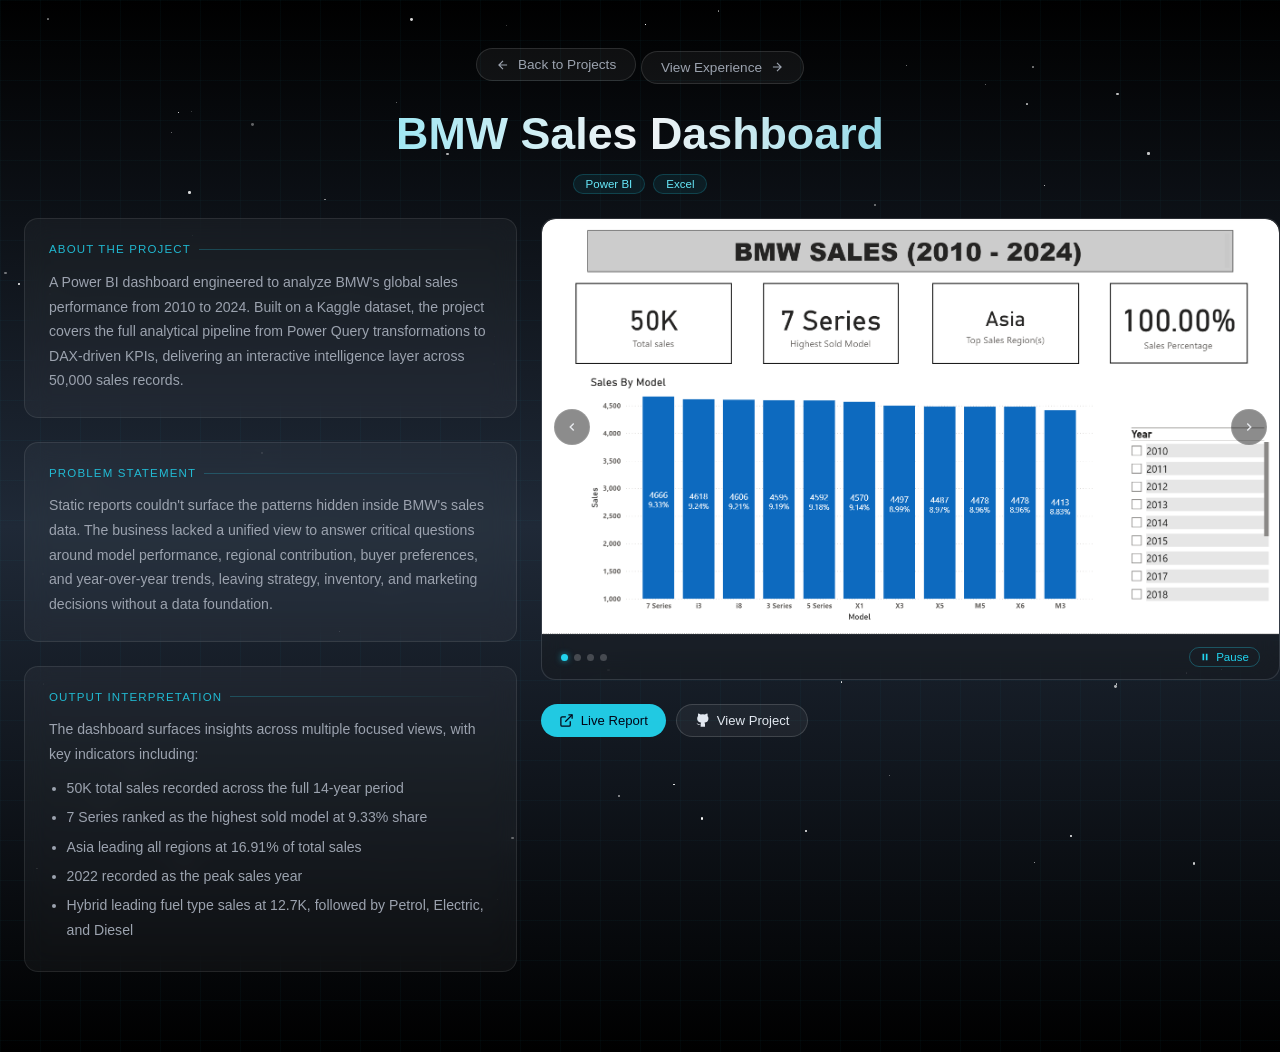
==== BMW-Sales-project.html @ 6892a199 "Add files via upload" ====
<!DOCTYPE html>
<html lang="en">
<head>
    <meta charset="UTF-8">
    <meta name="viewport" content="width=device-width, initial-scale=1.0">
    <title>Project Detail — Interstellar Portfolio</title>
    <link rel="stylesheet" href="index1_style.css">
    <style>
        /* ── Grid/graph paper background override ── */
        body {
            background:
                linear-gradient(rgba(34, 211, 238, 0.03) 1px, transparent 1px),
                linear-gradient(90deg, rgba(34, 211, 238, 0.03) 1px, transparent 1px),
                linear-gradient(to bottom, #000000, #1f2937, #000000);
            background-size: 40px 40px, 40px 40px, 100% 100%;
        }

        /* ── Page Header ── */
        .project-detail-header {
            text-align: center;
            padding: 3rem 1.5rem 1.5rem;
            position: relative;
            z-index: 10;
        }

        .back-btn {
            display: inline-flex;
            align-items: center;
            gap: 8px;
            padding: 0.5rem 1.2rem;
            border-radius: 999px;
            background: rgba(255,255,255,0.05);
            border: 1px solid rgba(255,255,255,0.12);
            color: #9ca3af;
            text-decoration: none;
            font-size: 0.85rem;
            transition: all 0.25s ease;
            margin-bottom: 1.5rem;
        }

        .back-btn:hover {
            background: rgba(255,255,255,0.1);
            color: #e5e7eb;
            transform: translateX(-3px);
        }

        .project-detail-title {
            font-size: clamp(1.8rem, 3.5vw, 2.8rem);
            font-weight: bold;
            background: linear-gradient(to right, #22d3ee, #f3f4f6, #06b6d4);
            -webkit-background-clip: text;
            -webkit-text-fill-color: transparent;
            background-clip: text;
            margin-bottom: 0.4rem;
        }

        .project-detail-tag {
            display: inline-flex;
            gap: 8px;
            flex-wrap: wrap;
            justify-content: center;
            margin-top: 0.6rem;
        }

        .detail-tag {
            font-size: 0.72rem;
            padding: 3px 12px;
            border-radius: 999px;
            background: rgba(34, 211, 238, 0.08);
            border: 1px solid rgba(34, 211, 238, 0.2);
            color: #67e8f9;
        }

        /* ── Main two-column layout ── */
        .project-detail-body {
            display: grid;
            grid-template-columns: 40% 60%;
            gap: 1.5rem;
            max-width: 1300px;
            margin: 0 auto;
            padding: 0 1.5rem 5rem;
            position: relative;
            z-index: 10;
        }

        /* ── Shared box style ── */
        .detail-box {
            backdrop-filter: blur(12px);
            background: rgba(255, 255, 255, 0.04);
            border-radius: 14px;
            border: 1px solid rgba(255, 255, 255, 0.09);
            padding: 1.5rem;
            transition: border-color 0.3s ease;
        }

        .detail-box:hover {
            border-color: rgba(34, 211, 238, 0.2);
        }

        .detail-box-title {
            font-size: 0.72rem;
            letter-spacing: 0.1em;
            text-transform: uppercase;
            color: rgba(34, 211, 238, 0.85);
            margin-bottom: 0.9rem;
            display: flex;
            align-items: center;
            gap: 8px;
        }

        .detail-box-title::after {
            content: '';
            flex: 1;
            height: 1px;
            background: linear-gradient(to right, rgba(34, 211, 238, 0.25), transparent);
        }

        .detail-box p,
        .detail-box li {
            color: #9ca3af;
            font-size: 0.88rem;
            line-height: 1.75;
        }

        .detail-box ul {
            padding-left: 1.1rem;
            margin: 0;
        }

        .detail-box li {
            margin-bottom: 0.3rem;
        }

        /* ── Left column stacking ── */
        .left-col {
            display: flex;
            flex-direction: column;
            gap: 1.5rem;
        }

        /* ── Right column stacking ── */
        .right-col {
            display: flex;
            flex-direction: column;
            gap: 1.5rem;
        }

        /* ════════════════════════════
           SLIDESHOW
        ════════════════════════════ */
        .slideshow-box {
            padding: 0;
            overflow: hidden;
        }

        .slideshow-wrapper {
            position: relative;
            width: 100%;
            aspect-ratio: 16/9;
            background: rgba(0,0,0,0.4);
            border-radius: 14px 14px 0 0;
            overflow: hidden;
        }

        .slide {
            position: absolute;
            inset: 0;
            opacity: 0;
            transition: opacity 0.7s ease;
            display: flex;
            align-items: center;
            justify-content: center;
        }

        .slide.active {
            opacity: 1;
        }

        .slide img {
            width: 100%;
            height: 100%;
            object-fit: cover;
        }

        /* Placeholder slide (remove when you add real images) */
        .slide-placeholder {
            width: 100%;
            height: 100%;
            display: flex;
            flex-direction: column;
            align-items: center;
            justify-content: center;
            gap: 12px;
            color: #4b5563;
            font-size: 0.85rem;
        }

        .slide-placeholder span {
            font-size: 2.5rem;
        }

        .slide-placeholder.c1 { background: linear-gradient(135deg, rgba(8,145,178,0.15), rgba(6,182,212,0.05)); }
        .slide-placeholder.c2 { background: linear-gradient(135deg, rgba(99,102,241,0.15), rgba(139,92,246,0.05)); }
        .slide-placeholder.c3 { background: linear-gradient(135deg, rgba(16,185,129,0.15), rgba(6,182,212,0.05)); }

        /* Prev / Next arrows */
        .slide-arrow {
            position: absolute;
            top: 50%;
            transform: translateY(-50%);
            background: rgba(0,0,0,0.45);
            border: 1px solid rgba(255,255,255,0.1);
            color: #e5e7eb;
            width: 36px;
            height: 36px;
            border-radius: 50%;
            display: flex;
            align-items: center;
            justify-content: center;
            cursor: pointer;
            z-index: 5;
            transition: all 0.2s ease;
        }

        .slide-arrow:hover {
            background: rgba(34, 211, 238, 0.2);
            border-color: rgba(34, 211, 238, 0.4);
        }

        .slide-arrow.prev { left: 12px; }
        .slide-arrow.next { right: 12px; }

        /* Slideshow footer: dots + autoplay toggle */
        .slideshow-footer {
            display: flex;
            align-items: center;
            justify-content: space-between;
            padding: 0.75rem 1.2rem;
            background: rgba(0,0,0,0.25);
            border-radius: 0 0 14px 14px;
            border-top: 1px solid rgba(255,255,255,0.06);
        }

        .slide-dots {
            display: flex;
            gap: 6px;
        }

        .dot {
            width: 7px;
            height: 7px;
            border-radius: 50%;
            background: rgba(255,255,255,0.2);
            cursor: pointer;
            transition: all 0.25s ease;
        }

        .dot.active {
            background: #22d3ee;
            box-shadow: 0 0 6px rgba(34, 211, 238, 0.6);
        }

        .autoplay-btn {
            display: flex;
            align-items: center;
            gap: 6px;
            font-size: 0.72rem;
            color: #6b7280;
            cursor: pointer;
            background: none;
            border: 1px solid rgba(255,255,255,0.1);
            border-radius: 999px;
            padding: 3px 10px;
            transition: all 0.2s ease;
        }

        .autoplay-btn:hover {
            color: #22d3ee;
            border-color: rgba(34, 211, 238, 0.3);
        }

        .autoplay-btn.playing {
            color: #22d3ee;
            border-color: rgba(34, 211, 238, 0.3);
        }

        /* ── Dataset details table style ── */
        .dataset-grid {
            display: grid;
            grid-template-columns: 1fr 1fr;
            gap: 0.75rem;
            margin-top: 0.25rem;
        }

        .dataset-item {
            background: rgba(34, 211, 238, 0.04);
            border: 1px solid rgba(34, 211, 238, 0.1);
            border-radius: 8px;
            padding: 0.6rem 0.9rem;
        }

        .dataset-label {
            font-size: 0.68rem;
            color: #6b7280;
            text-transform: uppercase;
            letter-spacing: 0.06em;
            margin-bottom: 3px;
        }

        .dataset-value {
            font-size: 0.88rem;
            color: #e2e8f0;
            font-weight: 500;
        }

        /* ── Results ── */
        .results-list {
            display: flex;
            flex-direction: column;
            gap: 0.6rem;
            margin-top: 0.25rem;
        }

        .result-item {
            display: flex;
            align-items: flex-start;
            gap: 10px;
            padding: 0.6rem 0.9rem;
            background: rgba(34, 211, 238, 0.04);
            border-left: 2px solid rgba(34, 211, 238, 0.4);
            border-radius: 0 8px 8px 0;
        }

        .result-item p {
            margin: 0;
            font-size: 0.86rem;
            color: #9ca3af;
        }

        .result-badge {
            font-size: 0.7rem;
            padding: 2px 8px;
            border-radius: 999px;
            background: rgba(34, 211, 238, 0.1);
            color: #22d3ee;
            white-space: nowrap;
            flex-shrink: 0;
            margin-top: 2px;
        }

        /* ── Responsive ── */
        @media (max-width: 900px) {
            .project-detail-body {
                grid-template-columns: 1fr;
            }
            .dataset-grid {
                grid-template-columns: 1fr 1fr;
            }
        }

        @media (max-width: 500px) {
            .dataset-grid {
                grid-template-columns: 1fr;
            }
        }
        .slideshow-btns {
    display: flex;
    gap: 10px;
}

.slideshow-btn {
    display: inline-flex;
    align-items: center;
    gap: 7px;
    padding: 8px 18px;
    border-radius: 999px;
    font-size: 0.82rem;
    font-weight: 500;
    text-decoration: none;
    transition: all 0.25s ease;
    cursor: pointer;
}

.slideshow-btn.primary {
    background: rgba(34, 211, 238, 0.95);
    color: #020617;
}

.slideshow-btn.primary:hover {
    box-shadow: 0 0 22px rgba(34, 211, 238, 0.35);
    transform: translateY(-2px);
}

.slideshow-btn.secondary {
    background: rgba(255,255,255,0.05);
    border: 1px solid rgba(255,255,255,0.15);
    color: #e2e8f0;
}

.slideshow-btn.secondary:hover {
    background: rgba(255,255,255,0.1);
    transform: translateY(-2px);
}
    </style>
</head>
<body>
    <!-- Starfield -->
    <div class="starfield" id="starfield"></div>

    <!-- Orbital Rings removed for cleaner feel with grid bg -->

    <!-- Page Header -->
    <div class="project-detail-header">
        <div>
            <a href="projects.html" class="back-btn">
                <svg width="14" height="14" fill="none" stroke="currentColor" stroke-width="2" viewBox="0 0 24 24">
                    <path d="M19 12H5M12 5l-7 7 7 7"/>
                </svg>
                Back to Projects
            </a>
            <a href="experience.html" class="back-btn">
    View Experience
    <svg width="14" height="14" fill="none" stroke="currentColor" stroke-width="2" viewBox="0 0 24 24">
        <path d="M5 12h14M12 5l7 7-7 7"/>
    </svg>
</a>
        </div>
       
        <h1 class="project-detail-title">BMW Sales Dashboard</h1>
        <div class="project-detail-tag">
            <span class="detail-tag">Power BI</span>
            <span class="detail-tag">Excel</span>

        </div>
    </div>

    <!-- Two-column body -->
    <div class="project-detail-body">

        <!-- ═══ LEFT COLUMN (40%) ═══ -->
        <div class="left-col">

            <!-- About the Project -->
            <div class="detail-box">
                <div class="detail-box-title">About the Project</div>
                <p>A Power BI dashboard engineered to analyze BMW's global sales performance from 2010 to 2024. Built on a Kaggle dataset,
                   the project covers the full analytical pipeline from Power Query transformations to DAX-driven KPIs, delivering an interactive intelligence layer across 50,000 sales records.</p>
            </div>

            <!-- Problem Statement -->
            <div class="detail-box">
                <div class="detail-box-title">Problem Statement</div>
                <p>Static reports couldn't surface the patterns hidden inside BMW's sales data. The business lacked a unified view to answer critical questions around model performance, regional contribution,
                   buyer preferences, and year-over-year trends, leaving strategy, inventory, and marketing decisions without a data foundation.</p>
            </div>

            <!-- Output Interpretation -->
            <div class="detail-box">
                <div class="detail-box-title">Output Interpretation</div>
                <p>The dashboard surfaces insights across multiple focused views, with key indicators including:
</p>
                <ul style="margin-top: 0.6rem;">
                    <li>50K total sales recorded across the full 14-year period</li>
                    <li>7 Series ranked as the highest sold model at 9.33% share</li>
                    <li>Asia leading all regions at 16.91% of total sales</li>
                    <li>2022 recorded as the peak sales year</li>
                    <li>Hybrid leading fuel type sales at 12.7K, followed by Petrol, Electric, and Diesel</li>

                </ul>
            </div>

        </div>

        <!-- ═══ RIGHT COLUMN (60%) ═══ -->
        <div class="right-col">

            <!-- Slideshow -->
            <div class="detail-box slideshow-box">
                <div class="slideshow-wrapper" id="slideshowWrapper">

                    <!-- Slide 1 — replace div with <img src="..." /> when ready -->
                    <div class="slide active">
                        <img src="./BMW sales/ss1.png" alt="BMW Sales Dashboard - Slide 1" class="title-image">
                    </div>

                    <!-- Slide 2 -->
                    <div class="slide">
                        <img src="./BMW sales/ss2.png" alt="BMW Sales Dashboard - Slide 2" class="title-image">
                    </div>

                    <!-- Slide 3 -->
                    <div class="slide">
                        <img src="./BMW sales/ss3.png" alt="BMW Sales Dashboard - Slide 3" class="title-image">
                    </div>

                    <!-- Slide 4 -->
                    <div class="slide">
                        <img src="./BMW sales/ss4.png" alt="BMW Sales Dashboard - Slide 4" class="title-image">
                    </div>

                    <!-- Arrows -->
                    <button class="slide-arrow prev" onclick="changeSlide(-1)">
                        <svg width="14" height="14" fill="none" stroke="currentColor" stroke-width="2.5" viewBox="0 0 24 24"><path d="M15 18l-6-6 6-6"/></svg>
                    </button>
                    <button class="slide-arrow next" onclick="changeSlide(1)">
                        <svg width="14" height="14" fill="none" stroke="currentColor" stroke-width="2.5" viewBox="0 0 24 24"><path d="M9 18l6-6-6-6"/></svg>
                    </button>
                </div>

                <!-- Dots + autoplay toggle -->
                <div class="slideshow-footer">
                    <div class="slide-dots" id="slideDots"></div>
                    <button class="autoplay-btn playing" id="autoplayBtn" onclick="toggleAutoplay()">
                        <svg width="10" height="10" fill="currentColor" viewBox="0 0 24 24" id="autoplayIcon">
                            <path d="M6 4h4v16H6zM14 4h4v16h-4z"/>
                        </svg>
                        <span id="autoplayLabel">Pause</span>
                    </button>
                </div>
            </div>

            <!-- Buttons -->
            <div class="slideshow-btns">
                <a href="./BMW sales/BMWSalesDashboard_Recording.mp4" class="slideshow-btn primary" target="_blank">
                    <svg width="15" height="15" fill="none" stroke="currentColor" stroke-width="2" viewBox="0 0 24 24">
                        <path d="M18 13v6a2 2 0 0 1-2 2H5a2 2 0 0 1-2-2V8a2 2 0 0 1 2-2h6"/>
                        <polyline points="15 3 21 3 21 9"/>
                        <line x1="10" y1="14" x2="21" y2="3"/>
                    </svg>
                    Live Report
                </a>
                <a href="https://github.com/saideepakp/BMW-Sales-PowerBI-Dashboards" class="slideshow-btn secondary" target="_blank">
                    <svg width="15" height="15" fill="currentColor" viewBox="0 0 24 24">
                        <path d="M9 19c-5 1.5-5-2.5-7-3m14 6v-3.87a3.37 3.37 0 0 0-.94-2.61c3.14-.35 6.44-1.54 6.44-7A5.44 5.44 0 0 0 20 4.77 5.07 5.07 0 0 0 19.91 1S18.73.65 16 2.48a13.38 13.38 0 0 0-7 0C6.27.65 5.09 1 5.09 1A5.07 5.07 0 0 0 5 4.77a5.44 5.44 0 0 0-1.5 3.78c0 5.42 3.3 6.61 6.44 7A3.37 3.37 0 0 0 9 18.13V22"/>
                    </svg>
                    View Project
                </a>
            </div>

            <!-- Dataset Details 
            <div class="detail-box">
                <div class="detail-box-title">Dataset Details</div>
                <div class="dataset-grid">
                    <div class="dataset-item">
                        <div class="dataset-label">Source</div>
                        <div class="dataset-value">Your data source</div>
                    </div>
                    <div class="dataset-item">
                        <div class="dataset-label">Records</div>
                        <div class="dataset-value">00,000 rows</div>
                    </div>
                    <div class="dataset-item">
                        <div class="dataset-label">Features</div>
                        <div class="dataset-value">00 columns</div>
                    </div>
                    <div class="dataset-item">
                        <div class="dataset-label">Time Period</div>
                        <div class="dataset-value">YYYY – YYYY</div>
                    </div>
                    <div class="dataset-item">
                        <div class="dataset-label">Format</div>
                        <div class="dataset-value">CSV / SQL / API</div>
                    </div>
                    <div class="dataset-item">
                        <div class="dataset-label">Tools Used</div>
                        <div class="dataset-value">Python, SQL</div>
                    </div>
                </div>
            </div>-->

            <!-- Results 
            <div class="detail-box">
                <div class="detail-box-title">Results</div>
                <div class="results-list">
                    <div class="result-item">
                        <span class="result-badge">Accuracy</span>
                        <p>Describe the accuracy or performance metric achieved here.</p>
                    </div>
                    <div class="result-item">
                        <span class="result-badge">Impact</span>
                        <p>Describe the business or analytical impact of the project.</p>
                    </div>
                    <div class="result-item">
                        <span class="result-badge">Insight</span>
                        <p>Share a key insight or finding that came out of the analysis.</p>
                    </div>
                </div>
            </div>-->

        </div>
    </div>

    <script>
        // ── Starfield ──
        const starfield = document.getElementById('starfield');
        for (let i = 0; i < 100; i++) {
            const star = document.createElement('div');
            star.className = 'star';
            star.style.width = Math.random() * 3 + 'px';
            star.style.height = star.style.width;
            star.style.top = Math.random() * 100 + '%';
            star.style.left = Math.random() * 100 + '%';
            star.style.animationDelay = Math.random() * 3 + 's';
            star.style.animationDuration = Math.random() * 3 + 2 + 's';
            star.style.opacity = Math.random() * 0.7 + 0.3;
            starfield.appendChild(star);
        }

        // ── Slideshow ──
        const slides = document.querySelectorAll('.slide');
        const dotsContainer = document.getElementById('slideDots');
        let current = 0;
        let autoplayInterval = null;
        let isPlaying = true;

        // Build dots
        slides.forEach((_, i) => {
            const dot = document.createElement('div');
            dot.className = 'dot' + (i === 0 ? ' active' : '');
            dot.onclick = () => goToSlide(i);
            dotsContainer.appendChild(dot);
        });

        function goToSlide(n) {
            slides[current].classList.remove('active');
            dotsContainer.children[current].classList.remove('active');
            current = (n + slides.length) % slides.length;
            slides[current].classList.add('active');
            dotsContainer.children[current].classList.add('active');
        }

        function changeSlide(dir) {
            goToSlide(current + dir);
        }

        function startAutoplay() {
            autoplayInterval = setInterval(() => changeSlide(1), 3000);
        }

        function stopAutoplay() {
            clearInterval(autoplayInterval);
        }

        function toggleAutoplay() {
            const btn = document.getElementById('autoplayBtn');
            const icon = document.getElementById('autoplayIcon');
            const label = document.getElementById('autoplayLabel');
            isPlaying = !isPlaying;
            if (isPlaying) {
                startAutoplay();
                btn.classList.add('playing');
                label.textContent = 'Pause';
                icon.innerHTML = '<path d="M6 4h4v16H6zM14 4h4v16h-4z"/>';
            } else {
                stopAutoplay();
                btn.classList.remove('playing');
                label.textContent = 'Play';
                icon.innerHTML = '<path d="M5 3l14 9-14 9V3z"/>';
            }
        }

        // Start autoplay on load
        startAutoplay();
    </script>
</body>
</html>
---- index1_style.css ----
* {
            margin: 0;
            padding: 0;
            box-sizing: border-box;
        }

        body {
            font-family: -apple-system, BlinkMacSystemFont, 'Segoe UI', Roboto, 'Helvetica Neue', Arial, sans-serif;
            background: linear-gradient(to bottom, #000000, #1f2937, #000000);
            color: white;
            min-height: 100vh;
            overflow-x: hidden;
            position: relative;
        }

        /* Starfield Background */
        .starfield {
            position: fixed;
            top: 0;
            left: 0;
            width: 100%;
            height: 100%;
            pointer-events: none;
            z-index: 0;
        }

        .star {
            position: absolute;
            background: white;
            border-radius: 50%;
            animation: twinkle linear infinite;
        }

        @keyframes twinkle {
            0%, 100% { opacity: 0.3; }
            50% { opacity: 1; }
        }

        /* Light Rays */
        .light-rays {
            position: fixed;
            top: 0;
            left: 0;
            width: 100%;
            height: 100%;
            pointer-events: none;
            z-index: 1;
            overflow: hidden;
        }

        .ray-container {
            position: absolute;
        }

        .ray-container.left {
            left: 0;
            top: 33%;
            width: 256px;
            height: 256px;
            animation: rayPulse 8s ease-in-out infinite;
        }

        .ray-container.right {
            right: 0;
            top: 66%;
            width: 256px;
            height: 256px;
            animation: rayPulse 8s ease-in-out infinite 4s;
        }

        @keyframes rayPulse {
            0%, 100% { opacity: 0; }
            25%, 75% { opacity: 1; }
        }

        .ray-path {
            stroke-dasharray: 150;
            stroke-dashoffset: 300;
            filter: drop-shadow(0 0 15px rgba(255, 255, 255, 0.9)) drop-shadow(0 0 30px rgba(255, 255, 255, 0.6));
        }

        .ray-container.left .ray-path {
            animation: drawRay 8s ease-in-out infinite;
        }

        .ray-container.right .ray-path {
            animation: drawRay 8s ease-in-out infinite 4s;
        }

        @keyframes drawRay {
            0% { stroke-dashoffset: 150; }
            50% { stroke-dashoffset: 0; }
            100% { stroke-dashoffset: -150; }
        }

        /* Orbital Rings */
       .orbital-ring {
  position: fixed;
  top: 50%;
  left: 50%;
  border-radius: 50%;
  border: 1px solid;
  pointer-events: none;
  z-index: 1;

  /* helps glow look smooth */
  will-change: opacity, box-shadow;
}


   .orbital-ring.ring1 {
  width: 384px;
  height: 384px;
  margin-left: -192px;
  margin-top: -192px;

  /*border-color: rgba(34, 211, 238, 0.28);*/
  border-color: rgba(34, 211, 238, 0.35);


  animation: spin 30s linear infinite;
  box-shadow:
  0 0 25px rgba(34, 211, 238, 0.35),
  0 0 60px rgba(34, 211, 238, 0.18),
  0 0 120px rgba(34, 211, 238, 0.08);


}




    .orbital-ring.ring2 {
  width: 320px;
  height: 320px;
  margin-left: -160px;
  margin-top: -160px;

  border-color: rgba(99, 102, 241, 0.22);

  animation: spin 25s linear infinite reverse, neonBluePulse 7.5s ease-in-out infinite;
  animation-delay: 0s, 3.5s;
}




        @keyframes spin {
            from { transform: rotate(0deg); }
            to { transform: rotate(360deg); }
        }
       @keyframes neonCyanPulse {
  0%, 100% {
    opacity: 0.35;
    box-shadow: 0 0 0 rgba(34, 211, 238, 0);
  }
  50% {
    opacity: 0.75;
    box-shadow:
      0 0 18px rgba(34, 211, 238, 0.22),
      0 0 42px rgba(34, 211, 238, 0.14);
  }
}

@keyframes neonBluePulse {
  0%, 100% {
    opacity: 0.22;
    box-shadow: 0 0 0 rgba(99, 102, 241, 0);
  }
  50% {
    opacity: 0.55;
    box-shadow:
      0 0 16px rgba(99, 102, 241, 0.18),
      0 0 36px rgba(99, 102, 241, 0.12);
  }
}









        /* HERO SECTION */
.hero {
  height: 100vh;
  min-height: 100vh;
  width: 100%;

  display: flex;
  align-items: center;
  justify-content: center;

  position: relative;
  z-index: 1;
}


/* GLASS QUOTE BOX */
.hero-quote-box {
  max-width: 900px;
  padding: 65px 75px;
  text-align: center;
  
  transform: translateY(-20px);



  /* Glassmorphism */
  /*background: rgba(15, 23, 42, 0.55);
  backdrop-filter: blur(14px);
  -webkit-backdrop-filter: blur(14px);*/
   border-radius: 22px;
  /* Border + glow */
  /*border: 1px solid rgba(148, 163, 184, 0.22);
 

  box-shadow:
    0 18px 60px rgba(0, 0, 0, 0.55),
    inset 0 0 18px rgba(255, 255, 255, 0.04);*/

      opacity: 0;
  transform: translateY(18px);
  animation: heroFadeIn 1.6s ease-out forwards;/* softPulse 6.5s ease-in-out 2s infinite;*/

}

/* QUOTE TEXT */
.hero-quote {
  font-size: clamp(1.8rem, 3vw, 2.6rem);
  line-height: 1.4;
  font-weight: 500;
  font-style: italic;
  letter-spacing: 0.02em;

  color: #e5e7eb;
  text-shadow:
  0 0 10px rgba(255, 255, 255, 0.18);
    /*0 0 12px rgba(255, 255, 255, 0.25),
    0 0 30px rgba(99, 102, 241, 0.45);*/
}
@keyframes heroFadeIn {
  from { opacity: 0; transform: translateY(18px); }
  to   { opacity: 1; transform: translateY(0); }
}

@keyframes softPulse {
  0%, 100% { box-shadow: 0 18px 60px rgba(0,0,0,0.55), inset 0 0 18px rgba(255,255,255,0.04); }
  50%      { box-shadow: 0 22px 70px rgba(0,0,0,0.62), inset 0 0 22px rgba(255,255,255,0.05); }
}


        /* Content Container */
        .container {
            position: relative;
            z-index: 10;
            max-width: 1200px;
            margin: 0 auto;
            padding: 1rem 1.5rem;
        }

        /* Header */
        header {
            text-align: center;
            margin-bottom: 4rem;
        }

        .title {
            font-size: 3rem;
            font-weight: bold;
            background: linear-gradient(to right, #22d3ee, #f3f4f6, #06b6d4);
            -webkit-background-clip: text;
            -webkit-text-fill-color: transparent;
            background-clip: text;
            margin-bottom: 1rem;
        }

        .subtitle {
            font-size: 1.25rem;
            color: #9ca3af;
            font-weight: 300;
            letter-spacing: 0.05em;
            margin-bottom: 1.5rem;
        }

        .social-links {
            display: flex;
            justify-content: center;
            gap: 1rem;
        }

        .social-btn {
            width: 48px;
            height: 48px;
            border-radius: 50%;
            background: linear-gradient(to bottom right, rgba(8, 145, 178, 0.2), rgba(75, 85, 99, 0.2));
            border: 1px solid rgba(6, 182, 212, 0.3);
            display: flex;
            align-items: center;
            justify-content: center;
            cursor: pointer;
            transition: transform 0.3s;
            backdrop-filter: blur(4px);
            text-decoration: none;
            color: #d1d5db;
        }

        .social-btn:hover {
            transform: scale(1.1);
        }

        /* Navigation */
        nav {
            display: flex;
            justify-content: center;
            gap: 1.5rem;
            margin-bottom: 3rem;
            flex-wrap: wrap;
        }

        .nav-btn {
            padding: 0.75rem 1.5rem;
            border-radius: 9999px;
            font-weight: 500;
            cursor: pointer;
            transition: all 0.3s;
            background: rgba(255, 255, 255, 0.05);
            color: #9ca3af;
            border: 1px solid rgba(255, 255, 255, 0.1);
            backdrop-filter: blur(4px);
        }

        .nav-btn:hover {
            background: rgba(255, 255, 255, 0.1);
        }

        .nav-btn.active {
            background: linear-gradient(to right, #0891b2, #374151);
            color: white;
            box-shadow: 0 10px 25px rgba(6, 182, 212, 0.5);
        }

        /* Content Sections */
        .content {
            max-width: 1200px;
            margin: 0 auto;
        }

        .section {
            display: block;;
        }

        .section.active {
            display: block;
        }

        .card {
            backdrop-filter: blur(12px);
            background: rgba(255, 255, 255, 0.05);
            border-radius: 1rem;
            padding: 2rem;
            border: 1px solid rgba(255, 255, 255, 0.1);
            box-shadow: 0 25px 50px -12px rgba(0, 0, 0, 0.25);
            margin-bottom: 1.5rem;
        }

        .card:hover {
            box-shadow: 0 25px 50px -12px rgba(6, 182, 212, 0.2);
        }

        .section-header {
            display: flex;
            align-items: center;
            margin-bottom: 1.5rem;
        }

        .section-icon {
            width: 24px;
            height: 24px;
            margin-right: 0.75rem;
        }

        .section-title {
            font-size: 1.875rem;
            font-weight: bold;
        }

        .about-section .section-title {
            color: #22d3ee;
        }

        .skills-section .section-title {
            color: #f3f4f6;
        }

        .text-content {
            color: #d1d5db;
            line-height: 1.75;
            margin-bottom: 1rem;
        }

        /* Skills Grid */
        .skills-grid {
            display: grid;
            grid-template-columns: repeat(auto-fit, minmax(150px, 1fr));
            gap: 1rem;
        }

        .skill-item {
            padding: 1rem;
            background: linear-gradient(to bottom right, rgba(8, 145, 178, 0.1), rgba(75, 85, 99, 0.1));
            border-radius: 0.5rem;
            border: 1px solid rgba(107, 114, 128, 0.2);
            text-align: center;
            transition: transform 0.3s;
        }

        .skill-item:hover {
            transform: scale(1.05);
        }

        .skill-name {
            color: #f3f4f6;
            font-weight: 500;
        }

        /* Projects */
        .project-card {
            backdrop-filter: blur(12px);
            background: rgba(255, 255, 255, 0.05);
            border-radius: 1rem;
            padding: 1.5rem;
            border: 1px solid rgba(255, 255, 255, 0.1);
            box-shadow: 0 25px 50px -12px rgba(0, 0, 0, 0.25);
            margin-bottom: 1.5rem;
            transition: box-shadow 0.3s;
        }

        .project-card:hover {
            box-shadow: 0 25px 50px -12px rgba(6, 182, 212, 0.2);
        }

        .project-header {
            display: flex;
            align-items: flex-start;
            justify-content: space-between;
            margin-bottom: 0.75rem;
        }

        .project-title-container {
            display: flex;
            align-items: center;
        }

        .project-icon {
            width: 20px;
            height: 20px;
            margin-right: 0.75rem;
            color: #22d3ee;
        }

        .project-title {
            font-size: 1.25rem;
            font-weight: bold;
            color: #67e8f9;
        }

        .briefcase-icon {
            width: 20px;
            height: 20px;
            color: #d1d5db;
        }

        .project-desc {
            color: #d1d5db;
            margin-bottom: 0.75rem;
        }

        .tech-tags {
            display: flex;
            flex-wrap: wrap;
            gap: 0.5rem;
        }

        .tech-tag {
            padding: 0.25rem 0.75rem;
            background: rgba(55, 65, 81, 0.3);
            border-radius: 9999px;
            font-size: 0.75rem;
            color: #f3f4f6;
            border: 1px solid rgba(107, 114, 128, 0.3);
        }

        /* Footer */
        footer {
            margin-top: 4rem;
            text-align: center;
        }

        .footer-quote {
            color: #6b7280;
            font-style: italic;
            font-size: 0.875rem;
        }

        /* Responsive */
        @media (max-width: 768px) {
            .title {
                font-size: 2rem;
            }

            .subtitle {
                font-size: 1rem;
            }

            .skills-grid {
                grid-template-columns: repeat(2, 1fr);
            }
        }
        .about-split{
  display: grid;
  grid-template-columns: 65% 35%;
  gap: 32px;
  align-items: center;
  margin-top: 18px;
}

.about-block{
  margin-bottom: 18px;
}

.about-subtitle{
  font-size: 0.95rem;
  letter-spacing: 0.08em;
  text-transform: uppercase;
  color: rgba(34, 211, 238, 0.9);
  margin-bottom: 10px;
}

.about-list{
  margin: 0;
  padding-left: 18px;
  color: rgba(229, 231, 235, 0.85);
  line-height: 1.7;
}

.about-cta{
  display: flex;
  gap: 12px;
  margin-top: 20px;
  flex-wrap: wrap;
}

.about-btn{
  padding: 10px 18px;
  border-radius: 999px;
  font-size: 1rem;
  cursor: pointer;
  border: 1px solid transparent;
  transition: all 0.25s ease;
  text-decoration: none;
   font-family: inherit;
}

.about-btn.primary{
  background: rgba(34, 211, 238, 0.95);
  color: #020617;
}

.about-btn.primary:hover{
  box-shadow: 0 0 22px rgba(34, 211, 238, 0.35);
  transform: translateY(-1px);
}

.about-btn.secondary{
  background: rgba(15, 23, 42, 0.25);
  border-color: rgba(148, 163, 184, 0.35);
  color: rgba(229, 231, 235, 0.9);
}

.about-btn.secondary:hover{
  background: rgba(148, 163, 184, 0.12);
  transform: translateY(-1px);
}

.about-photo{
  width: 100%;
  display: flex;
  justify-content: center;
}

.about-photo img{
  width: 100%;
  max-width: 320px;
  border-radius: 18px;
  object-fit: cover;
  box-shadow:
    0 0 28px rgba(34, 211, 238, 0.18),
    0 0 70px rgba(99, 102, 241, 0.12);
  border: 1px solid rgba(148, 163, 184, 0.18);
  
}

/* responsive */
@media (max-width: 900px){
  .about-split{
    grid-template-columns: 1fr;
  }
  .about-photo{
    margin-top: 18px;
  }
}
.about-page{
  max-width: 1200px;
  margin: 0 auto;
  /*padding: 2rem 0 1rem;*/
padding: 0;
  display: grid;
  grid-template-columns: 68% 32%; /* subtle left bias */
  gap: 36px;
  align-items: start;
}


.about-card {
  max-width: 1000px;        /* controls squareness */ /* makes it a square */
    padding: 2.5rem 3rem;
  display: flex;
  flex-direction: column;
  justify-content: space-between;
  justify-self: start;
}


.about-photo-panel{
  position: static;
  height: fit-content;
  display: flex;
  flex-direction: column;
  align-items: center;
}

@media (max-width: 900px){
  .about-page{
    grid-template-columns: 1fr;
  }
  .about-photo-panel{
    position: static;
  }
}
.photo-social {
  display: flex;
  justify-content: center;
  align-items: center;
  gap: 12px;
  margin-top: 32px;
  width: 100%;
}

.photo-social-btn {
  width: 52px;
  height: 52px;
  border-radius: 50%;
  background: rgba(255,255,255,0.05);
  border: 1px solid rgba(255, 255, 255, 0.3);
  display: flex;
  align-items: center;
  justify-content: center;
  color: #ffffff;
  text-decoration: none;
  transition: all 0.25s ease;
}

.photo-social-btn:hover {
  background: rgba(34, 211, 238, 0.1);
  border-color: rgba(34, 211, 238, 0.5);
  color: #22d3ee;
  transform: translateY(-3px);
  box-shadow: 0 6px 16px rgba(34, 211, 238, 0.15);
}
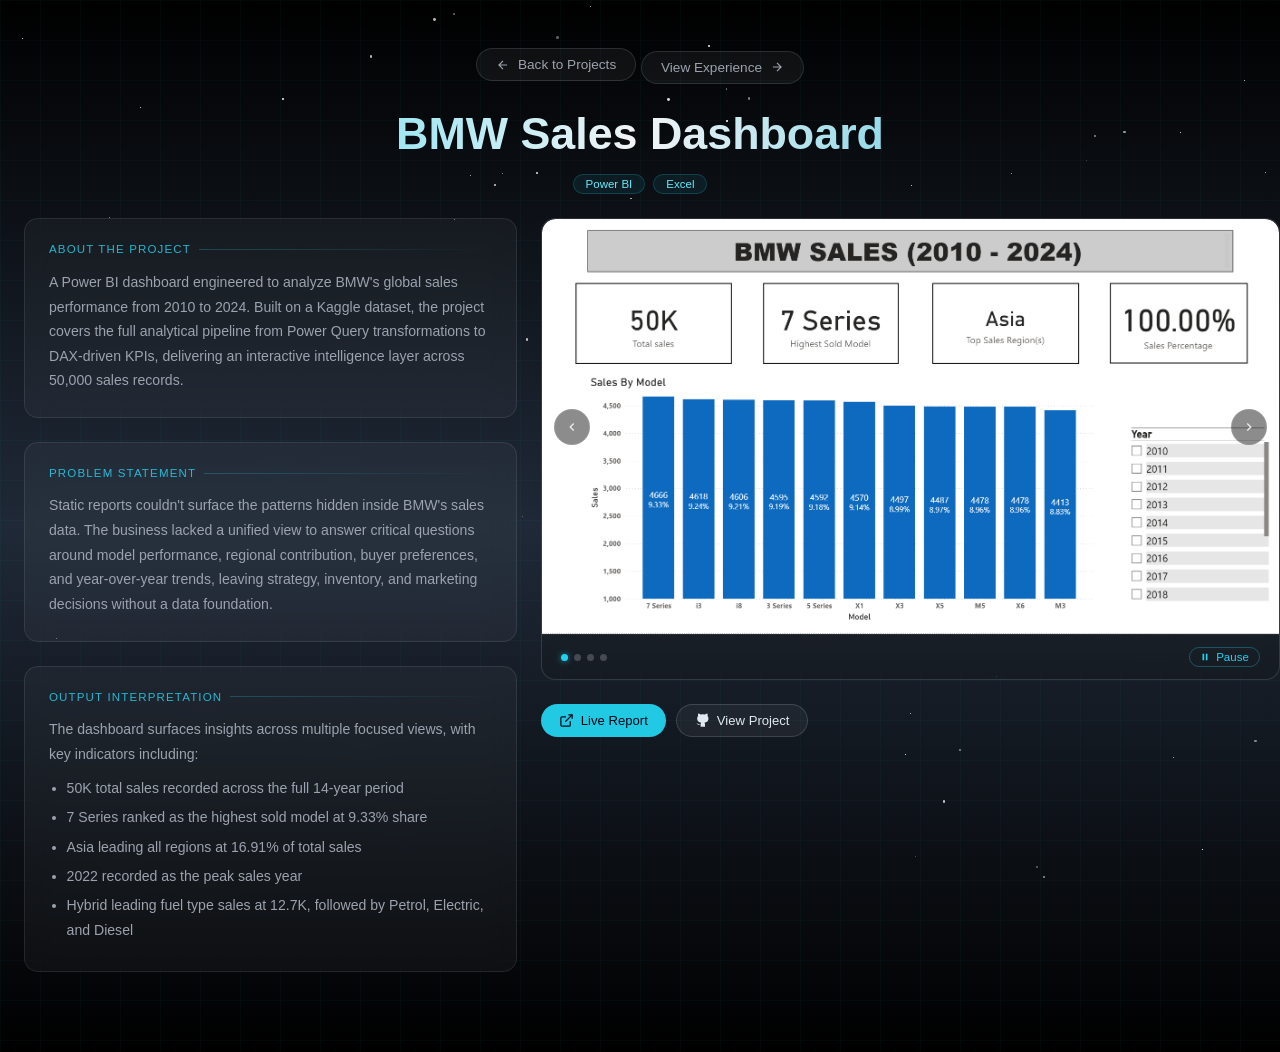
==== commit 3988f42c: "updated html files" ====
--- a/BMW-Sales-project.html
+++ b/BMW-Sales-project.html
@@ -418,7 +418,7 @@
                 </svg>
                 Back to Projects
             </a>
-            <a href="experience.html" class="back-btn">
+            <a href="Experience_Page.html" class="back-btn">
     View Experience
     <svg width="14" height="14" fill="none" stroke="currentColor" stroke-width="2" viewBox="0 0 24 24">
         <path d="M5 12h14M12 5l7 7-7 7"/>
--- a/index1_style.css
+++ b/index1_style.css
@@ -1,682 +1,682 @@
- * {
-            margin: 0;
-            padding: 0;
-            box-sizing: border-box;
-        }
-
-        body {
-            font-family: -apple-system, BlinkMacSystemFont, 'Segoe UI', Roboto, 'Helvetica Neue', Arial, sans-serif;
-            background: linear-gradient(to bottom, #000000, #1f2937, #000000);
-            color: white;
-            min-height: 100vh;
-            overflow-x: hidden;
-            position: relative;
-        }
-
-        /* Starfield Background */
-        .starfield {
-            position: fixed;
-            top: 0;
-            left: 0;
-            width: 100%;
-            height: 100%;
-            pointer-events: none;
-            z-index: 0;
-        }
-
-        .star {
-            position: absolute;
-            background: white;
-            border-radius: 50%;
-            animation: twinkle linear infinite;
-        }
-
-        @keyframes twinkle {
-            0%, 100% { opacity: 0.3; }
-            50% { opacity: 1; }
-        }
-
-        /* Light Rays */
-        .light-rays {
-            position: fixed;
-            top: 0;
-            left: 0;
-            width: 100%;
-            height: 100%;
-            pointer-events: none;
-            z-index: 1;
-            overflow: hidden;
-        }
-
-        .ray-container {
-            position: absolute;
-        }
-
-        .ray-container.left {
-            left: 0;
-            top: 33%;
-            width: 256px;
-            height: 256px;
-            animation: rayPulse 8s ease-in-out infinite;
-        }
-
-        .ray-container.right {
-            right: 0;
-            top: 66%;
-            width: 256px;
-            height: 256px;
-            animation: rayPulse 8s ease-in-out infinite 4s;
-        }
-
-        @keyframes rayPulse {
-            0%, 100% { opacity: 0; }
-            25%, 75% { opacity: 1; }
-        }
-
-        .ray-path {
-            stroke-dasharray: 150;
-            stroke-dashoffset: 300;
-            filter: drop-shadow(0 0 15px rgba(255, 255, 255, 0.9)) drop-shadow(0 0 30px rgba(255, 255, 255, 0.6));
-        }
-
-        .ray-container.left .ray-path {
-            animation: drawRay 8s ease-in-out infinite;
-        }
-
-        .ray-container.right .ray-path {
-            animation: drawRay 8s ease-in-out infinite 4s;
-        }
-
-        @keyframes drawRay {
-            0% { stroke-dashoffset: 150; }
-            50% { stroke-dashoffset: 0; }
-            100% { stroke-dashoffset: -150; }
-        }
-
-        /* Orbital Rings */
-       .orbital-ring {
-  position: fixed;
-  top: 50%;
-  left: 50%;
-  border-radius: 50%;
-  border: 1px solid;
-  pointer-events: none;
-  z-index: 1;
-
-  /* helps glow look smooth */
-  will-change: opacity, box-shadow;
-}
-
-
-   .orbital-ring.ring1 {
-  width: 384px;
-  height: 384px;
-  margin-left: -192px;
-  margin-top: -192px;
-
-  /*border-color: rgba(34, 211, 238, 0.28);*/
-  border-color: rgba(34, 211, 238, 0.35);
-
-
-  animation: spin 30s linear infinite;
-  box-shadow:
-  0 0 25px rgba(34, 211, 238, 0.35),
-  0 0 60px rgba(34, 211, 238, 0.18),
-  0 0 120px rgba(34, 211, 238, 0.08);
-
-
-}
-
-
-
-
-    .orbital-ring.ring2 {
-  width: 320px;
-  height: 320px;
-  margin-left: -160px;
-  margin-top: -160px;
-
-  border-color: rgba(99, 102, 241, 0.22);
-
-  animation: spin 25s linear infinite reverse, neonBluePulse 7.5s ease-in-out infinite;
-  animation-delay: 0s, 3.5s;
-}
-
-
-
-
-        @keyframes spin {
-            from { transform: rotate(0deg); }
-            to { transform: rotate(360deg); }
-        }
-       @keyframes neonCyanPulse {
-  0%, 100% {
-    opacity: 0.35;
-    box-shadow: 0 0 0 rgba(34, 211, 238, 0);
-  }
-  50% {
-    opacity: 0.75;
-    box-shadow:
-      0 0 18px rgba(34, 211, 238, 0.22),
-      0 0 42px rgba(34, 211, 238, 0.14);
-  }
-}
-
-@keyframes neonBluePulse {
-  0%, 100% {
-    opacity: 0.22;
-    box-shadow: 0 0 0 rgba(99, 102, 241, 0);
-  }
-  50% {
-    opacity: 0.55;
-    box-shadow:
-      0 0 16px rgba(99, 102, 241, 0.18),
-      0 0 36px rgba(99, 102, 241, 0.12);
-  }
-}
-
-
-
-
-
-
-
-
-
-        /* HERO SECTION */
-.hero {
-  height: 100vh;
-  min-height: 100vh;
-  width: 100%;
-
-  display: flex;
-  align-items: center;
-  justify-content: center;
-
-  position: relative;
-  z-index: 1;
-}
-
-
-/* GLASS QUOTE BOX */
-.hero-quote-box {
-  max-width: 900px;
-  padding: 65px 75px;
-  text-align: center;
-  
-  transform: translateY(-20px);
-
-
-
-  /* Glassmorphism */
-  /*background: rgba(15, 23, 42, 0.55);
-  backdrop-filter: blur(14px);
-  -webkit-backdrop-filter: blur(14px);*/
-   border-radius: 22px;
-  /* Border + glow */
-  /*border: 1px solid rgba(148, 163, 184, 0.22);
- 
-
-  box-shadow:
-    0 18px 60px rgba(0, 0, 0, 0.55),
-    inset 0 0 18px rgba(255, 255, 255, 0.04);*/
-
-      opacity: 0;
-  transform: translateY(18px);
-  animation: heroFadeIn 1.6s ease-out forwards;/* softPulse 6.5s ease-in-out 2s infinite;*/
-
-}
-
-/* QUOTE TEXT */
-.hero-quote {
-  font-size: clamp(1.8rem, 3vw, 2.6rem);
-  line-height: 1.4;
-  font-weight: 500;
-  font-style: italic;
-  letter-spacing: 0.02em;
-
-  color: #e5e7eb;
-  text-shadow:
-  0 0 10px rgba(255, 255, 255, 0.18);
-    /*0 0 12px rgba(255, 255, 255, 0.25),
-    0 0 30px rgba(99, 102, 241, 0.45);*/
-}
-@keyframes heroFadeIn {
-  from { opacity: 0; transform: translateY(18px); }
-  to   { opacity: 1; transform: translateY(0); }
-}
-
-@keyframes softPulse {
-  0%, 100% { box-shadow: 0 18px 60px rgba(0,0,0,0.55), inset 0 0 18px rgba(255,255,255,0.04); }
-  50%      { box-shadow: 0 22px 70px rgba(0,0,0,0.62), inset 0 0 22px rgba(255,255,255,0.05); }
-}
-
-
-        /* Content Container */
-        .container {
-            position: relative;
-            z-index: 10;
-            max-width: 1200px;
-            margin: 0 auto;
-            padding: 1rem 1.5rem;
-        }
-
-        /* Header */
-        header {
-            text-align: center;
-            margin-bottom: 4rem;
-        }
-
-        .title {
-            font-size: 3rem;
-            font-weight: bold;
-            background: linear-gradient(to right, #22d3ee, #f3f4f6, #06b6d4);
-            -webkit-background-clip: text;
-            -webkit-text-fill-color: transparent;
-            background-clip: text;
-            margin-bottom: 1rem;
-        }
-
-        .subtitle {
-            font-size: 1.25rem;
-            color: #9ca3af;
-            font-weight: 300;
-            letter-spacing: 0.05em;
-            margin-bottom: 1.5rem;
-        }
-
-        .social-links {
-            display: flex;
-            justify-content: center;
-            gap: 1rem;
-        }
-
-        .social-btn {
-            width: 48px;
-            height: 48px;
-            border-radius: 50%;
-            background: linear-gradient(to bottom right, rgba(8, 145, 178, 0.2), rgba(75, 85, 99, 0.2));
-            border: 1px solid rgba(6, 182, 212, 0.3);
-            display: flex;
-            align-items: center;
-            justify-content: center;
-            cursor: pointer;
-            transition: transform 0.3s;
-            backdrop-filter: blur(4px);
-            text-decoration: none;
-            color: #d1d5db;
-        }
-
-        .social-btn:hover {
-            transform: scale(1.1);
-        }
-
-        /* Navigation */
-        nav {
-            display: flex;
-            justify-content: center;
-            gap: 1.5rem;
-            margin-bottom: 3rem;
-            flex-wrap: wrap;
-        }
-
-        .nav-btn {
-            padding: 0.75rem 1.5rem;
-            border-radius: 9999px;
-            font-weight: 500;
-            cursor: pointer;
-            transition: all 0.3s;
-            background: rgba(255, 255, 255, 0.05);
-            color: #9ca3af;
-            border: 1px solid rgba(255, 255, 255, 0.1);
-            backdrop-filter: blur(4px);
-        }
-
-        .nav-btn:hover {
-            background: rgba(255, 255, 255, 0.1);
-        }
-
-        .nav-btn.active {
-            background: linear-gradient(to right, #0891b2, #374151);
-            color: white;
-            box-shadow: 0 10px 25px rgba(6, 182, 212, 0.5);
-        }
-
-        /* Content Sections */
-        .content {
-            max-width: 1200px;
-            margin: 0 auto;
-        }
-
-        .section {
-            display: block;;
-        }
-
-        .section.active {
-            display: block;
-        }
-
-        .card {
-            backdrop-filter: blur(12px);
-            background: rgba(255, 255, 255, 0.05);
-            border-radius: 1rem;
-            padding: 2rem;
-            border: 1px solid rgba(255, 255, 255, 0.1);
-            box-shadow: 0 25px 50px -12px rgba(0, 0, 0, 0.25);
-            margin-bottom: 1.5rem;
-        }
-
-        .card:hover {
-            box-shadow: 0 25px 50px -12px rgba(6, 182, 212, 0.2);
-        }
-
-        .section-header {
-            display: flex;
-            align-items: center;
-            margin-bottom: 1.5rem;
-        }
-
-        .section-icon {
-            width: 24px;
-            height: 24px;
-            margin-right: 0.75rem;
-        }
-
-        .section-title {
-            font-size: 1.875rem;
-            font-weight: bold;
-        }
-
-        .about-section .section-title {
-            color: #22d3ee;
-        }
-
-        .skills-section .section-title {
-            color: #f3f4f6;
-        }
-
-        .text-content {
-            color: #d1d5db;
-            line-height: 1.75;
-            margin-bottom: 1rem;
-        }
-
-        /* Skills Grid */
-        .skills-grid {
-            display: grid;
-            grid-template-columns: repeat(auto-fit, minmax(150px, 1fr));
-            gap: 1rem;
-        }
-
-        .skill-item {
-            padding: 1rem;
-            background: linear-gradient(to bottom right, rgba(8, 145, 178, 0.1), rgba(75, 85, 99, 0.1));
-            border-radius: 0.5rem;
-            border: 1px solid rgba(107, 114, 128, 0.2);
-            text-align: center;
-            transition: transform 0.3s;
-        }
-
-        .skill-item:hover {
-            transform: scale(1.05);
-        }
-
-        .skill-name {
-            color: #f3f4f6;
-            font-weight: 500;
-        }
-
-        /* Projects */
-        .project-card {
-            backdrop-filter: blur(12px);
-            background: rgba(255, 255, 255, 0.05);
-            border-radius: 1rem;
-            padding: 1.5rem;
-            border: 1px solid rgba(255, 255, 255, 0.1);
-            box-shadow: 0 25px 50px -12px rgba(0, 0, 0, 0.25);
-            margin-bottom: 1.5rem;
-            transition: box-shadow 0.3s;
-        }
-
-        .project-card:hover {
-            box-shadow: 0 25px 50px -12px rgba(6, 182, 212, 0.2);
-        }
-
-        .project-header {
-            display: flex;
-            align-items: flex-start;
-            justify-content: space-between;
-            margin-bottom: 0.75rem;
-        }
-
-        .project-title-container {
-            display: flex;
-            align-items: center;
-        }
-
-        .project-icon {
-            width: 20px;
-            height: 20px;
-            margin-right: 0.75rem;
-            color: #22d3ee;
-        }
-
-        .project-title {
-            font-size: 1.25rem;
-            font-weight: bold;
-            color: #67e8f9;
-        }
-
-        .briefcase-icon {
-            width: 20px;
-            height: 20px;
-            color: #d1d5db;
-        }
-
-        .project-desc {
-            color: #d1d5db;
-            margin-bottom: 0.75rem;
-        }
-
-        .tech-tags {
-            display: flex;
-            flex-wrap: wrap;
-            gap: 0.5rem;
-        }
-
-        .tech-tag {
-            padding: 0.25rem 0.75rem;
-            background: rgba(55, 65, 81, 0.3);
-            border-radius: 9999px;
-            font-size: 0.75rem;
-            color: #f3f4f6;
-            border: 1px solid rgba(107, 114, 128, 0.3);
-        }
-
-        /* Footer */
-        footer {
-            margin-top: 4rem;
-            text-align: center;
-        }
-
-        .footer-quote {
-            color: #6b7280;
-            font-style: italic;
-            font-size: 0.875rem;
-        }
-
-        /* Responsive */
-        @media (max-width: 768px) {
-            .title {
-                font-size: 2rem;
-            }
-
-            .subtitle {
-                font-size: 1rem;
-            }
-
-            .skills-grid {
-                grid-template-columns: repeat(2, 1fr);
-            }
-        }
-        .about-split{
-  display: grid;
-  grid-template-columns: 65% 35%;
-  gap: 32px;
-  align-items: center;
-  margin-top: 18px;
-}
-
-.about-block{
-  margin-bottom: 18px;
-}
-
-.about-subtitle{
-  font-size: 0.95rem;
-  letter-spacing: 0.08em;
-  text-transform: uppercase;
-  color: rgba(34, 211, 238, 0.9);
-  margin-bottom: 10px;
-}
-
-.about-list{
-  margin: 0;
-  padding-left: 18px;
-  color: rgba(229, 231, 235, 0.85);
-  line-height: 1.7;
-}
-
-.about-cta{
-  display: flex;
-  gap: 12px;
-  margin-top: 20px;
-  flex-wrap: wrap;
-}
-
-.about-btn{
-  padding: 10px 18px;
-  border-radius: 999px;
-  font-size: 1rem;
-  cursor: pointer;
-  border: 1px solid transparent;
-  transition: all 0.25s ease;
-  text-decoration: none;
-   font-family: inherit;
-}
-
-.about-btn.primary{
-  background: rgba(34, 211, 238, 0.95);
-  color: #020617;
-}
-
-.about-btn.primary:hover{
-  box-shadow: 0 0 22px rgba(34, 211, 238, 0.35);
-  transform: translateY(-1px);
-}
-
-.about-btn.secondary{
-  background: rgba(15, 23, 42, 0.25);
-  border-color: rgba(148, 163, 184, 0.35);
-  color: rgba(229, 231, 235, 0.9);
-}
-
-.about-btn.secondary:hover{
-  background: rgba(148, 163, 184, 0.12);
-  transform: translateY(-1px);
-}
-
-.about-photo{
-  width: 100%;
-  display: flex;
-  justify-content: center;
-}
-
-.about-photo img{
-  width: 100%;
-  max-width: 320px;
-  border-radius: 18px;
-  object-fit: cover;
-  box-shadow:
-    0 0 28px rgba(34, 211, 238, 0.18),
-    0 0 70px rgba(99, 102, 241, 0.12);
-  border: 1px solid rgba(148, 163, 184, 0.18);
-  
-}
-
-/* responsive */
-@media (max-width: 900px){
-  .about-split{
-    grid-template-columns: 1fr;
-  }
-  .about-photo{
-    margin-top: 18px;
-  }
-}
-.about-page{
-  max-width: 1200px;
-  margin: 0 auto;
-  /*padding: 2rem 0 1rem;*/
-padding: 0;
-  display: grid;
-  grid-template-columns: 68% 32%; /* subtle left bias */
-  gap: 36px;
-  align-items: start;
-}
-
-
-.about-card {
-  max-width: 1000px;        /* controls squareness */ /* makes it a square */
-    padding: 2.5rem 3rem;
-  display: flex;
-  flex-direction: column;
-  justify-content: space-between;
-  justify-self: start;
-}
-
-
-.about-photo-panel{
-  position: static;
-  height: fit-content;
-  display: flex;
-  flex-direction: column;
-  align-items: center;
-}
-
-@media (max-width: 900px){
-  .about-page{
-    grid-template-columns: 1fr;
-  }
-  .about-photo-panel{
-    position: static;
-  }
-}
-.photo-social {
-  display: flex;
-  justify-content: center;
-  align-items: center;
-  gap: 12px;
-  margin-top: 32px;
-  width: 100%;
-}
-
-.photo-social-btn {
-  width: 52px;
-  height: 52px;
-  border-radius: 50%;
-  background: rgba(255,255,255,0.05);
-  border: 1px solid rgba(255, 255, 255, 0.3);
-  display: flex;
-  align-items: center;
-  justify-content: center;
-  color: #ffffff;
-  text-decoration: none;
-  transition: all 0.25s ease;
-}
-
-.photo-social-btn:hover {
-  background: rgba(34, 211, 238, 0.1);
-  border-color: rgba(34, 211, 238, 0.5);
-  color: #22d3ee;
-  transform: translateY(-3px);
-  box-shadow: 0 6px 16px rgba(34, 211, 238, 0.15);
+ * {
+            margin: 0;
+            padding: 0;
+            box-sizing: border-box;
+        }
+
+        body {
+            font-family: -apple-system, BlinkMacSystemFont, 'Segoe UI', Roboto, 'Helvetica Neue', Arial, sans-serif;
+            background: linear-gradient(to bottom, #000000, #1f2937, #000000);
+            color: white;
+            min-height: 100vh;
+            overflow-x: hidden;
+            position: relative;
+        }
+
+        /* Starfield Background */
+        .starfield {
+            position: fixed;
+            top: 0;
+            left: 0;
+            width: 100%;
+            height: 100%;
+            pointer-events: none;
+            z-index: 0;
+        }
+
+        .star {
+            position: absolute;
+            background: white;
+            border-radius: 50%;
+            animation: twinkle linear infinite;
+        }
+
+        @keyframes twinkle {
+            0%, 100% { opacity: 0.3; }
+            50% { opacity: 1; }
+        }
+
+        /* Light Rays */
+        .light-rays {
+            position: fixed;
+            top: 0;
+            left: 0;
+            width: 100%;
+            height: 100%;
+            pointer-events: none;
+            z-index: 1;
+            overflow: hidden;
+        }
+
+        .ray-container {
+            position: absolute;
+        }
+
+        .ray-container.left {
+            left: 0;
+            top: 33%;
+            width: 256px;
+            height: 256px;
+            animation: rayPulse 8s ease-in-out infinite;
+        }
+
+        .ray-container.right {
+            right: 0;
+            top: 66%;
+            width: 256px;
+            height: 256px;
+            animation: rayPulse 8s ease-in-out infinite 4s;
+        }
+
+        @keyframes rayPulse {
+            0%, 100% { opacity: 0; }
+            25%, 75% { opacity: 1; }
+        }
+
+        .ray-path {
+            stroke-dasharray: 150;
+            stroke-dashoffset: 300;
+            filter: drop-shadow(0 0 15px rgba(255, 255, 255, 0.9)) drop-shadow(0 0 30px rgba(255, 255, 255, 0.6));
+        }
+
+        .ray-container.left .ray-path {
+            animation: drawRay 8s ease-in-out infinite;
+        }
+
+        .ray-container.right .ray-path {
+            animation: drawRay 8s ease-in-out infinite 4s;
+        }
+
+        @keyframes drawRay {
+            0% { stroke-dashoffset: 150; }
+            50% { stroke-dashoffset: 0; }
+            100% { stroke-dashoffset: -150; }
+        }
+
+        /* Orbital Rings */
+       .orbital-ring {
+  position: fixed;
+  top: 50%;
+  left: 50%;
+  border-radius: 50%;
+  border: 1px solid;
+  pointer-events: none;
+  z-index: 1;
+
+  /* helps glow look smooth */
+  will-change: opacity, box-shadow;
+}
+
+
+   .orbital-ring.ring1 {
+  width: 384px;
+  height: 384px;
+  margin-left: -192px;
+  margin-top: -192px;
+
+  /*border-color: rgba(34, 211, 238, 0.28);*/
+  border-color: rgba(34, 211, 238, 0.35);
+
+
+  animation: spin 30s linear infinite;
+  box-shadow:
+  0 0 25px rgba(34, 211, 238, 0.35),
+  0 0 60px rgba(34, 211, 238, 0.18),
+  0 0 120px rgba(34, 211, 238, 0.08);
+
+
+}
+
+
+
+
+    .orbital-ring.ring2 {
+  width: 320px;
+  height: 320px;
+  margin-left: -160px;
+  margin-top: -160px;
+
+  border-color: rgba(99, 102, 241, 0.22);
+
+  animation: spin 25s linear infinite reverse, neonBluePulse 7.5s ease-in-out infinite;
+  animation-delay: 0s, 3.5s;
+}
+
+
+
+
+        @keyframes spin {
+            from { transform: rotate(0deg); }
+            to { transform: rotate(360deg); }
+        }
+       @keyframes neonCyanPulse {
+  0%, 100% {
+    opacity: 0.35;
+    box-shadow: 0 0 0 rgba(34, 211, 238, 0);
+  }
+  50% {
+    opacity: 0.75;
+    box-shadow:
+      0 0 18px rgba(34, 211, 238, 0.22),
+      0 0 42px rgba(34, 211, 238, 0.14);
+  }
+}
+
+@keyframes neonBluePulse {
+  0%, 100% {
+    opacity: 0.22;
+    box-shadow: 0 0 0 rgba(99, 102, 241, 0);
+  }
+  50% {
+    opacity: 0.55;
+    box-shadow:
+      0 0 16px rgba(99, 102, 241, 0.18),
+      0 0 36px rgba(99, 102, 241, 0.12);
+  }
+}
+
+
+
+
+
+
+
+
+
+        /* HERO SECTION */
+.hero {
+  height: 100vh;
+  min-height: 100vh;
+  width: 100%;
+
+  display: flex;
+  align-items: center;
+  justify-content: center;
+
+  position: relative;
+  z-index: 1;
+}
+
+
+/* GLASS QUOTE BOX */
+.hero-quote-box {
+  max-width: 900px;
+  padding: 65px 75px;
+  text-align: center;
+  
+  transform: translateY(-20px);
+
+
+
+  /* Glassmorphism */
+  /*background: rgba(15, 23, 42, 0.55);
+  backdrop-filter: blur(14px);
+  -webkit-backdrop-filter: blur(14px);*/
+   border-radius: 22px;
+  /* Border + glow */
+  /*border: 1px solid rgba(148, 163, 184, 0.22);
+ 
+
+  box-shadow:
+    0 18px 60px rgba(0, 0, 0, 0.55),
+    inset 0 0 18px rgba(255, 255, 255, 0.04);*/
+
+      opacity: 0;
+  transform: translateY(18px);
+  animation: heroFadeIn 1.6s ease-out forwards;/* softPulse 6.5s ease-in-out 2s infinite;*/
+
+}
+
+/* QUOTE TEXT */
+.hero-quote {
+  font-size: clamp(1.8rem, 3vw, 2.6rem);
+  line-height: 1.4;
+  font-weight: 500;
+  font-style: italic;
+  letter-spacing: 0.02em;
+
+  color: #e5e7eb;
+  text-shadow:
+  0 0 10px rgba(255, 255, 255, 0.18);
+    /*0 0 12px rgba(255, 255, 255, 0.25),
+    0 0 30px rgba(99, 102, 241, 0.45);*/
+}
+@keyframes heroFadeIn {
+  from { opacity: 0; transform: translateY(18px); }
+  to   { opacity: 1; transform: translateY(0); }
+}
+
+@keyframes softPulse {
+  0%, 100% { box-shadow: 0 18px 60px rgba(0,0,0,0.55), inset 0 0 18px rgba(255,255,255,0.04); }
+  50%      { box-shadow: 0 22px 70px rgba(0,0,0,0.62), inset 0 0 22px rgba(255,255,255,0.05); }
+}
+
+
+        /* Content Container */
+        .container {
+            position: relative;
+            z-index: 10;
+            max-width: 1200px;
+            margin: 0 auto;
+            padding: 1rem 1.5rem;
+        }
+
+        /* Header */
+        header {
+            text-align: center;
+            margin-bottom: 4rem;
+        }
+
+        .title {
+            font-size: 3rem;
+            font-weight: bold;
+            background: linear-gradient(to right, #22d3ee, #f3f4f6, #06b6d4);
+            -webkit-background-clip: text;
+            -webkit-text-fill-color: transparent;
+            background-clip: text;
+            margin-bottom: 1rem;
+        }
+
+        .subtitle {
+            font-size: 1.25rem;
+            color: #9ca3af;
+            font-weight: 300;
+            letter-spacing: 0.05em;
+            margin-bottom: 1.5rem;
+        }
+
+        .social-links {
+            display: flex;
+            justify-content: center;
+            gap: 1rem;
+        }
+
+        .social-btn {
+            width: 48px;
+            height: 48px;
+            border-radius: 50%;
+            background: linear-gradient(to bottom right, rgba(8, 145, 178, 0.2), rgba(75, 85, 99, 0.2));
+            border: 1px solid rgba(6, 182, 212, 0.3);
+            display: flex;
+            align-items: center;
+            justify-content: center;
+            cursor: pointer;
+            transition: transform 0.3s;
+            backdrop-filter: blur(4px);
+            text-decoration: none;
+            color: #d1d5db;
+        }
+
+        .social-btn:hover {
+            transform: scale(1.1);
+        }
+
+        /* Navigation */
+        nav {
+            display: flex;
+            justify-content: center;
+            gap: 1.5rem;
+            margin-bottom: 3rem;
+            flex-wrap: wrap;
+        }
+
+        .nav-btn {
+            padding: 0.75rem 1.5rem;
+            border-radius: 9999px;
+            font-weight: 500;
+            cursor: pointer;
+            transition: all 0.3s;
+            background: rgba(255, 255, 255, 0.05);
+            color: #9ca3af;
+            border: 1px solid rgba(255, 255, 255, 0.1);
+            backdrop-filter: blur(4px);
+        }
+
+        .nav-btn:hover {
+            background: rgba(255, 255, 255, 0.1);
+        }
+
+        .nav-btn.active {
+            background: linear-gradient(to right, #0891b2, #374151);
+            color: white;
+            box-shadow: 0 10px 25px rgba(6, 182, 212, 0.5);
+        }
+
+        /* Content Sections */
+        .content {
+            max-width: 1200px;
+            margin: 0 auto;
+        }
+
+        .section {
+            display: block;;
+        }
+
+        .section.active {
+            display: block;
+        }
+
+        .card {
+            backdrop-filter: blur(12px);
+            background: rgba(255, 255, 255, 0.05);
+            border-radius: 1rem;
+            padding: 2rem;
+            border: 1px solid rgba(255, 255, 255, 0.1);
+            box-shadow: 0 25px 50px -12px rgba(0, 0, 0, 0.25);
+            margin-bottom: 1.5rem;
+        }
+
+        .card:hover {
+            box-shadow: 0 25px 50px -12px rgba(6, 182, 212, 0.2);
+        }
+
+        .section-header {
+            display: flex;
+            align-items: center;
+            margin-bottom: 1.5rem;
+        }
+
+        .section-icon {
+            width: 24px;
+            height: 24px;
+            margin-right: 0.75rem;
+        }
+
+        .section-title {
+            font-size: 1.875rem;
+            font-weight: bold;
+        }
+
+        .about-section .section-title {
+            color: #22d3ee;
+        }
+
+        .skills-section .section-title {
+            color: #f3f4f6;
+        }
+
+        .text-content {
+            color: #d1d5db;
+            line-height: 1.75;
+            margin-bottom: 1rem;
+        }
+
+        /* Skills Grid */
+        .skills-grid {
+            display: grid;
+            grid-template-columns: repeat(auto-fit, minmax(150px, 1fr));
+            gap: 1rem;
+        }
+
+        .skill-item {
+            padding: 1rem;
+            background: linear-gradient(to bottom right, rgba(8, 145, 178, 0.1), rgba(75, 85, 99, 0.1));
+            border-radius: 0.5rem;
+            border: 1px solid rgba(107, 114, 128, 0.2);
+            text-align: center;
+            transition: transform 0.3s;
+        }
+
+        .skill-item:hover {
+            transform: scale(1.05);
+        }
+
+        .skill-name {
+            color: #f3f4f6;
+            font-weight: 500;
+        }
+
+        /* Projects */
+        .project-card {
+            backdrop-filter: blur(12px);
+            background: rgba(255, 255, 255, 0.05);
+            border-radius: 1rem;
+            padding: 1.5rem;
+            border: 1px solid rgba(255, 255, 255, 0.1);
+            box-shadow: 0 25px 50px -12px rgba(0, 0, 0, 0.25);
+            margin-bottom: 1.5rem;
+            transition: box-shadow 0.3s;
+        }
+
+        .project-card:hover {
+            box-shadow: 0 25px 50px -12px rgba(6, 182, 212, 0.2);
+        }
+
+        .project-header {
+            display: flex;
+            align-items: flex-start;
+            justify-content: space-between;
+            margin-bottom: 0.75rem;
+        }
+
+        .project-title-container {
+            display: flex;
+            align-items: center;
+        }
+
+        .project-icon {
+            width: 20px;
+            height: 20px;
+            margin-right: 0.75rem;
+            color: #22d3ee;
+        }
+
+        .project-title {
+            font-size: 1.25rem;
+            font-weight: bold;
+            color: #67e8f9;
+        }
+
+        .briefcase-icon {
+            width: 20px;
+            height: 20px;
+            color: #d1d5db;
+        }
+
+        .project-desc {
+            color: #d1d5db;
+            margin-bottom: 0.75rem;
+        }
+
+        .tech-tags {
+            display: flex;
+            flex-wrap: wrap;
+            gap: 0.5rem;
+        }
+
+        .tech-tag {
+            padding: 0.25rem 0.75rem;
+            background: rgba(55, 65, 81, 0.3);
+            border-radius: 9999px;
+            font-size: 0.75rem;
+            color: #f3f4f6;
+            border: 1px solid rgba(107, 114, 128, 0.3);
+        }
+
+        /* Footer */
+        footer {
+            margin-top: 4rem;
+            text-align: center;
+        }
+
+        .footer-quote {
+            color: #6b7280;
+            font-style: italic;
+            font-size: 0.875rem;
+        }
+
+        /* Responsive */
+        @media (max-width: 768px) {
+            .title {
+                font-size: 2rem;
+            }
+
+            .subtitle {
+                font-size: 1rem;
+            }
+
+            .skills-grid {
+                grid-template-columns: repeat(2, 1fr);
+            }
+        }
+        .about-split{
+  display: grid;
+  grid-template-columns: 65% 35%;
+  gap: 32px;
+  align-items: center;
+  margin-top: 18px;
+}
+
+.about-block{
+  margin-bottom: 18px;
+}
+
+.about-subtitle{
+  font-size: 0.95rem;
+  letter-spacing: 0.08em;
+  text-transform: uppercase;
+  color: rgba(34, 211, 238, 0.9);
+  margin-bottom: 10px;
+}
+
+.about-list{
+  margin: 0;
+  padding-left: 18px;
+  color: rgba(229, 231, 235, 0.85);
+  line-height: 1.7;
+}
+
+.about-cta{
+  display: flex;
+  gap: 12px;
+  margin-top: 20px;
+  flex-wrap: wrap;
+}
+
+.about-btn{
+  padding: 10px 18px;
+  border-radius: 999px;
+  font-size: 1rem;
+  cursor: pointer;
+  border: 1px solid transparent;
+  transition: all 0.25s ease;
+  text-decoration: none;
+   font-family: inherit;
+}
+
+.about-btn.primary{
+  background: rgba(34, 211, 238, 0.95);
+  color: #020617;
+}
+
+.about-btn.primary:hover{
+  box-shadow: 0 0 22px rgba(34, 211, 238, 0.35);
+  transform: translateY(-1px);
+}
+
+.about-btn.secondary{
+  background: rgba(15, 23, 42, 0.25);
+  border-color: rgba(148, 163, 184, 0.35);
+  color: rgba(229, 231, 235, 0.9);
+}
+
+.about-btn.secondary:hover{
+  background: rgba(148, 163, 184, 0.12);
+  transform: translateY(-1px);
+}
+
+.about-photo{
+  width: 100%;
+  display: flex;
+  justify-content: center;
+}
+
+.about-photo img{
+  width: 100%;
+  max-width: 320px;
+  border-radius: 18px;
+  object-fit: cover;
+  box-shadow:
+    0 0 28px rgba(34, 211, 238, 0.18),
+    0 0 70px rgba(99, 102, 241, 0.12);
+  border: 1px solid rgba(148, 163, 184, 0.18);
+  
+}
+
+/* responsive */
+@media (max-width: 900px){
+  .about-split{
+    grid-template-columns: 1fr;
+  }
+  .about-photo{
+    margin-top: 18px;
+  }
+}
+.about-page{
+  max-width: 1200px;
+  margin: 0 auto;
+  /*padding: 2rem 0 1rem;*/
+padding: 0;
+  display: grid;
+  grid-template-columns: 68% 32%; /* subtle left bias */
+  gap: 36px;
+  align-items: start;
+}
+
+
+.about-card {
+  max-width: 1000px;        /* controls squareness */ /* makes it a square */
+    padding: 2.5rem 3rem;
+  display: flex;
+  flex-direction: column;
+  justify-content: space-between;
+  justify-self: start;
+}
+
+
+.about-photo-panel{
+  position: static;
+  height: fit-content;
+  display: flex;
+  flex-direction: column;
+  align-items: center;
+}
+
+@media (max-width: 900px){
+  .about-page{
+    grid-template-columns: 1fr;
+  }
+  .about-photo-panel{
+    position: static;
+  }
+}
+.photo-social {
+  display: flex;
+  justify-content: center;
+  align-items: center;
+  gap: 12px;
+  margin-top: 32px;
+  width: 100%;
+}
+
+.photo-social-btn {
+  width: 52px;
+  height: 52px;
+  border-radius: 50%;
+  background: rgba(255,255,255,0.05);
+  border: 1px solid rgba(255, 255, 255, 0.3);
+  display: flex;
+  align-items: center;
+  justify-content: center;
+  color: #ffffff;
+  text-decoration: none;
+  transition: all 0.25s ease;
+}
+
+.photo-social-btn:hover {
+  background: rgba(34, 211, 238, 0.1);
+  border-color: rgba(34, 211, 238, 0.5);
+  color: #22d3ee;
+  transform: translateY(-3px);
+  box-shadow: 0 6px 16px rgba(34, 211, 238, 0.15);
 }
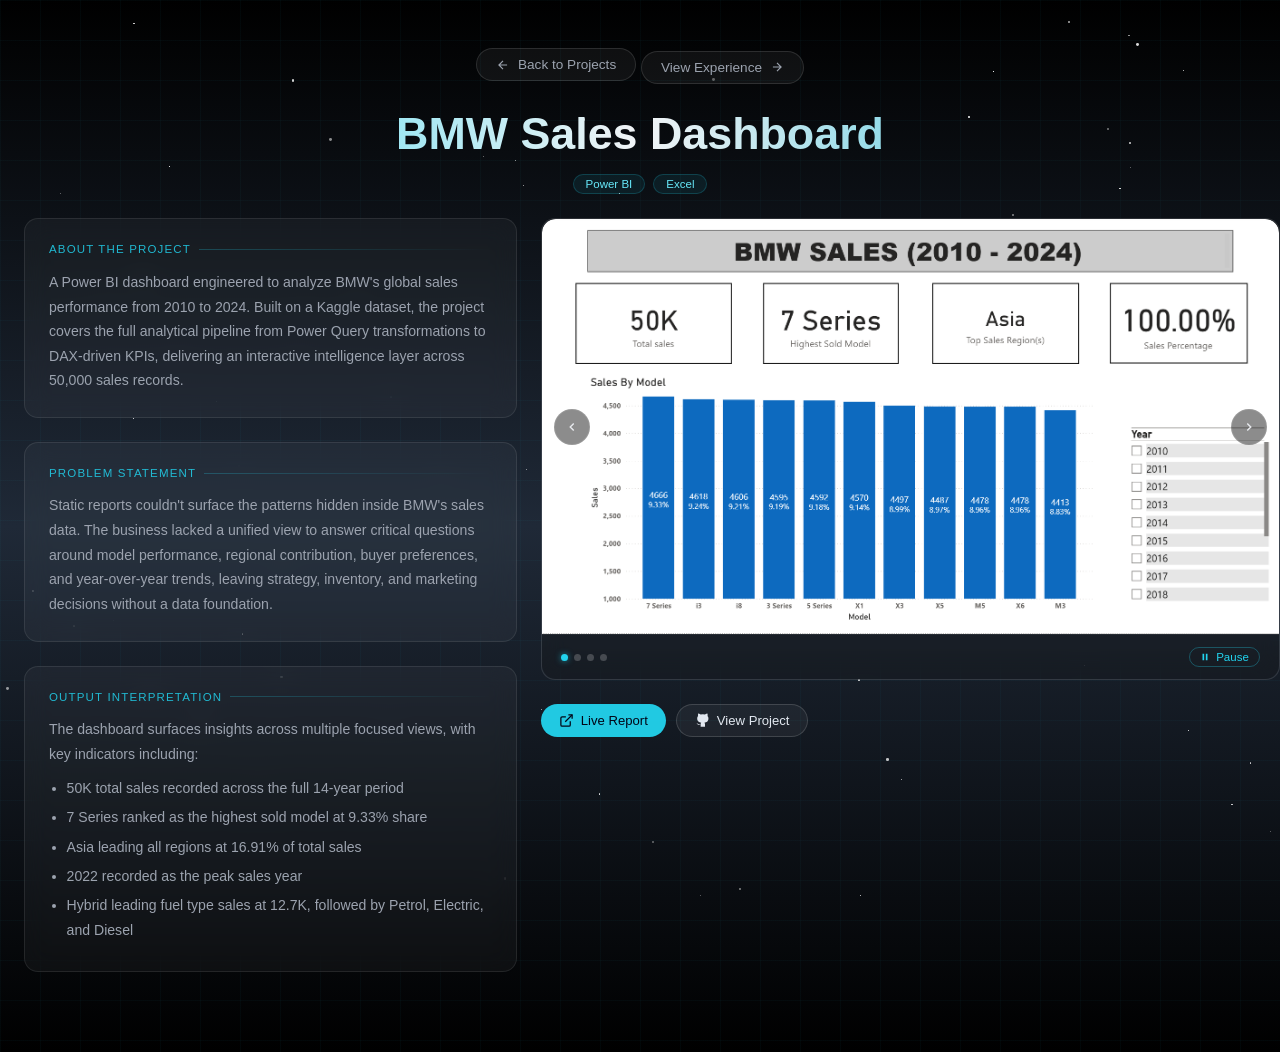
==== commit 38d2777b: "project added and other changes made" ====
--- a/BMW-Sales-project.html
+++ b/BMW-Sales-project.html
@@ -3,7 +3,7 @@
 <head>
     <meta charset="UTF-8">
     <meta name="viewport" content="width=device-width, initial-scale=1.0">
-    <title>Project Detail — Interstellar Portfolio</title>
+    <title>Sai Deepak's Portfolio — BMW-Sales-project</title>
     <link rel="stylesheet" href="index1_style.css">
     <style>
         /* ── Grid/graph paper background override ── */
